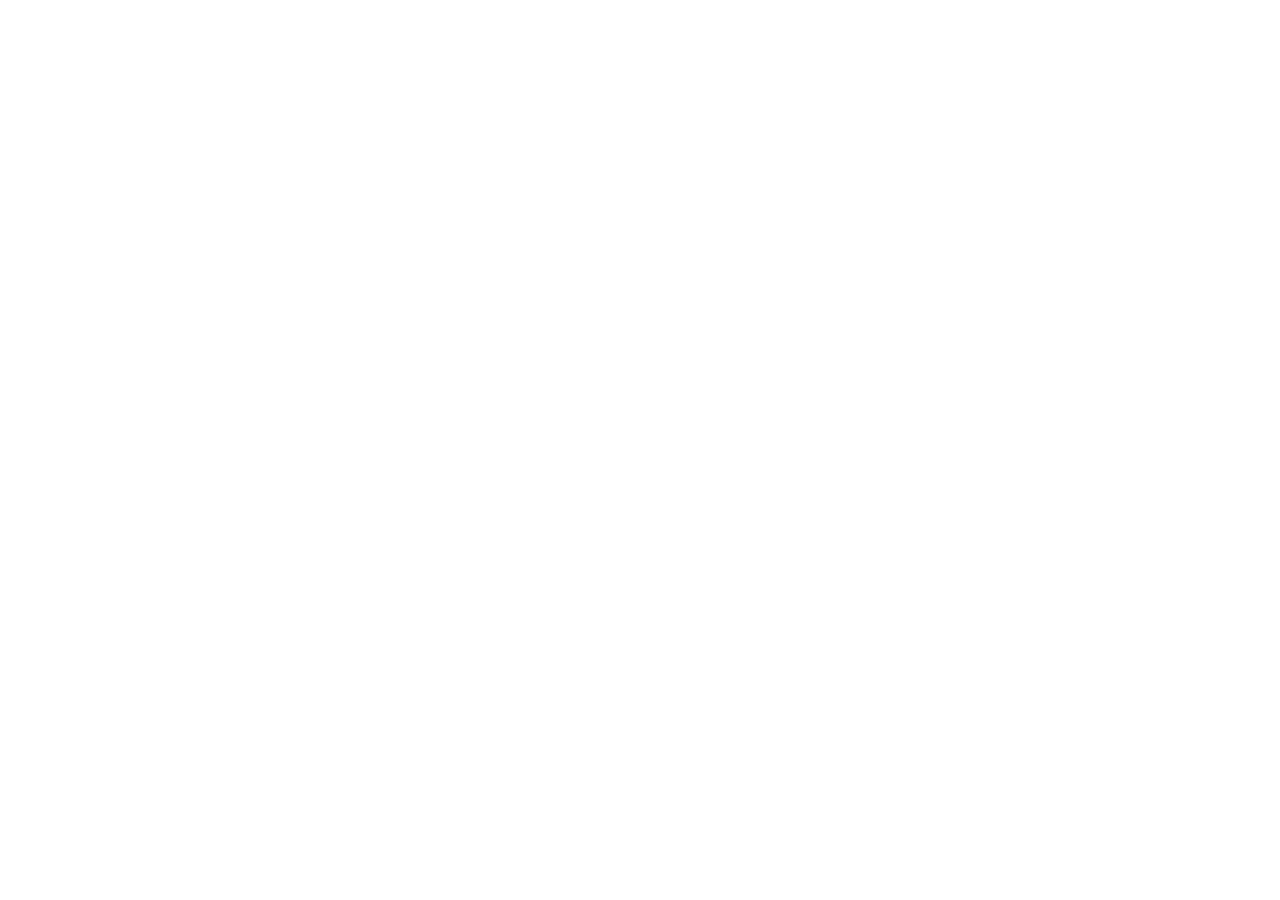
==== index.html @ 524f529d "second changes" ====
<!DOCTYPE html>
<html lang="en">

<head>
    <meta charset="UTF-8">
    <meta name="viewport" content="width=device-width, initial-scale=1.0">
    <title>My Portfolio
</head>

<body>
    <header>
        <img src="../images/Logo.png" alt="Logo" width="80">
        <nav>
            <a href="#about">About Me</a></li>
            </li><a href=" #">Resume</a></li>
            </li><a href="#">Work</a></li>
            </li><a href="#">Project</a></li>
            </li><a href="#">Get in Touch</a></li>
            </ul>
        </nav>
        </form>
        <input type="text" placeholder="Search...">
        <button type="submit">Search</button>
        </form>
        <nav>
            <hr>

    </header>

    <main>
        <section id="about">
            <h1>About Me</h1>
            <p>
                Hello, I'm Shaibya!<br>
                I'm an IT student at the Model Institute of Technology who thrives at the intersection of technical
                logic and creative execution. I enjoy combining analytical problem-solving with thoughtful design to
                create solutions that are both functional and visually appealing. Whether I'm optimizing digital
                workflows, exploring cloud technologies, or designing elegant brand identities, I approach every project
                with curiosity, precision, and a passion for clean, minimalist aesthetics. I'm always eager to learn,
                grow, and create work that makes a meaningful impact.
                <br>
            </p>
            <img src="../images/Saibya.jpeg" alt="Saibya" width="100">
            <hr>

        </section>
        <section id="skill">
            <h1>My skills</h1>
            <dl>
                <dt>Programming Languages</dt>
                <dd>C, Java, Python, C#</dd>

                <dt>Databases</dt>
                <dd>MySQL, MongoDB, Oracle Database</dd>

                <dt>Tools</dt>
                <dd>Visual Studio, Microsoft Word, Microsoft Excel, Microsoft PowerPoint</dd>

            </dl>
        </section>
        <hr>
        <section id="Project">
            <h1>My Projects</h1>
            <article>
                <h3>Friends Trivia Challenge</h3>
                <p>I made a quiz game based on the TV show
                    Friends. The game shows multiple-choice questions and keeps track of the player's score. At the end,
                    it displays the final result.
                    <br>This project helped me practice HTML, CSS, JavaScript, and basic programming logic.
                </p>
                <p><a href="https://github.com/repos" target="_blank">Click here to visit the Project</a></p>
            </article>

            <article>
                <h3>Personal Expense Tracker</h3>
                <p>I developed a Personal Expense Tracker that allows users to record their daily expenses and view the
                    total amount spent.<br>
                    The project helped me practice data handling, user input management, and basic programming logic
                    while creating a simple and user-friendly interface.</p>
                <p><a href=https://github.com/repos" target="_blank">Click herer to visit the Project</a></p>

            </article>
        </section>
        <hr>
        <section id="contact">
            <h1>Contact</h1>
            <form>
                <label>Full Name</label><br>
                <input type="text"><br>

                <label>Email</label><br>
                <input type="email"><br>

                <label>Message</label><br>
                <textarea></textarea><br>
                <button type="Sumbit">Sumbit</button>
            </form>
        </section>
    </main>

    <footer>
        <hr>
        <p> &copy; 2026 My portfolio. All rights reserved.</p>

    </footer>
    </section>
    </main>
</body>

</html>
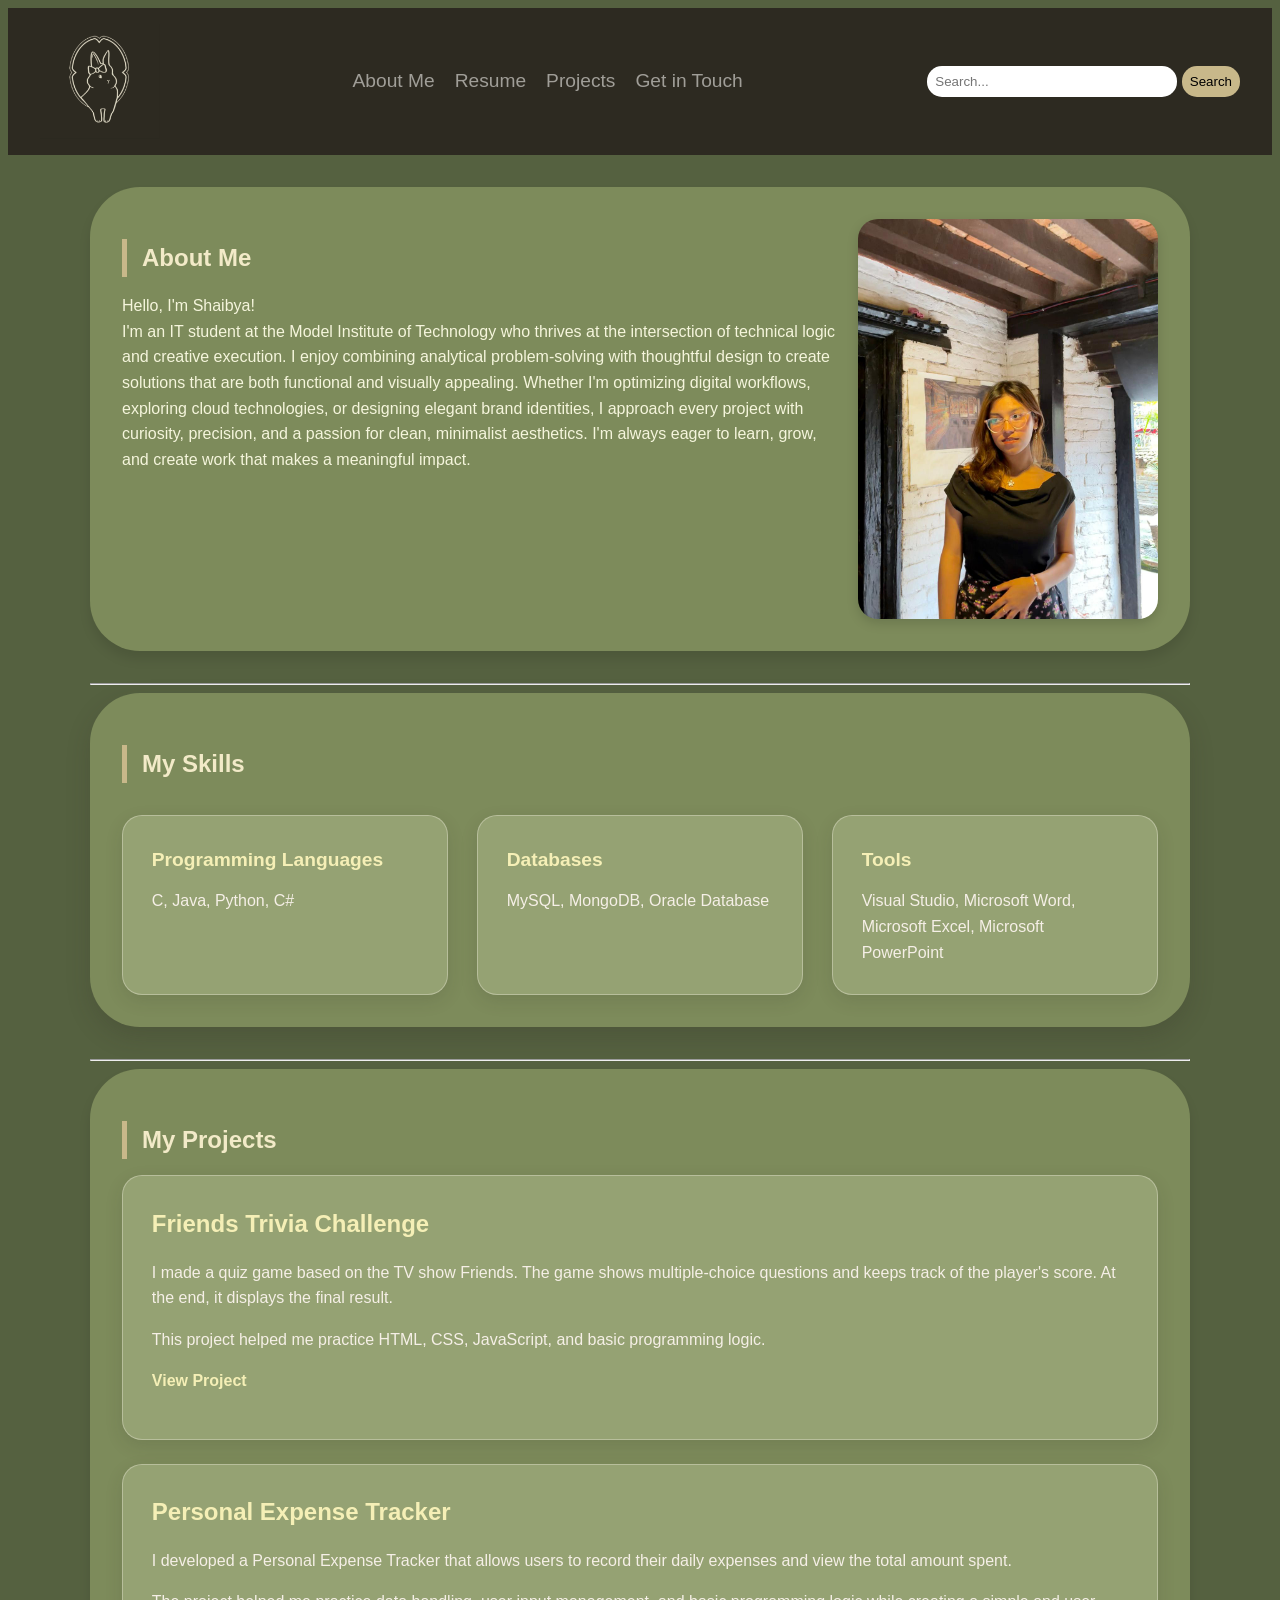
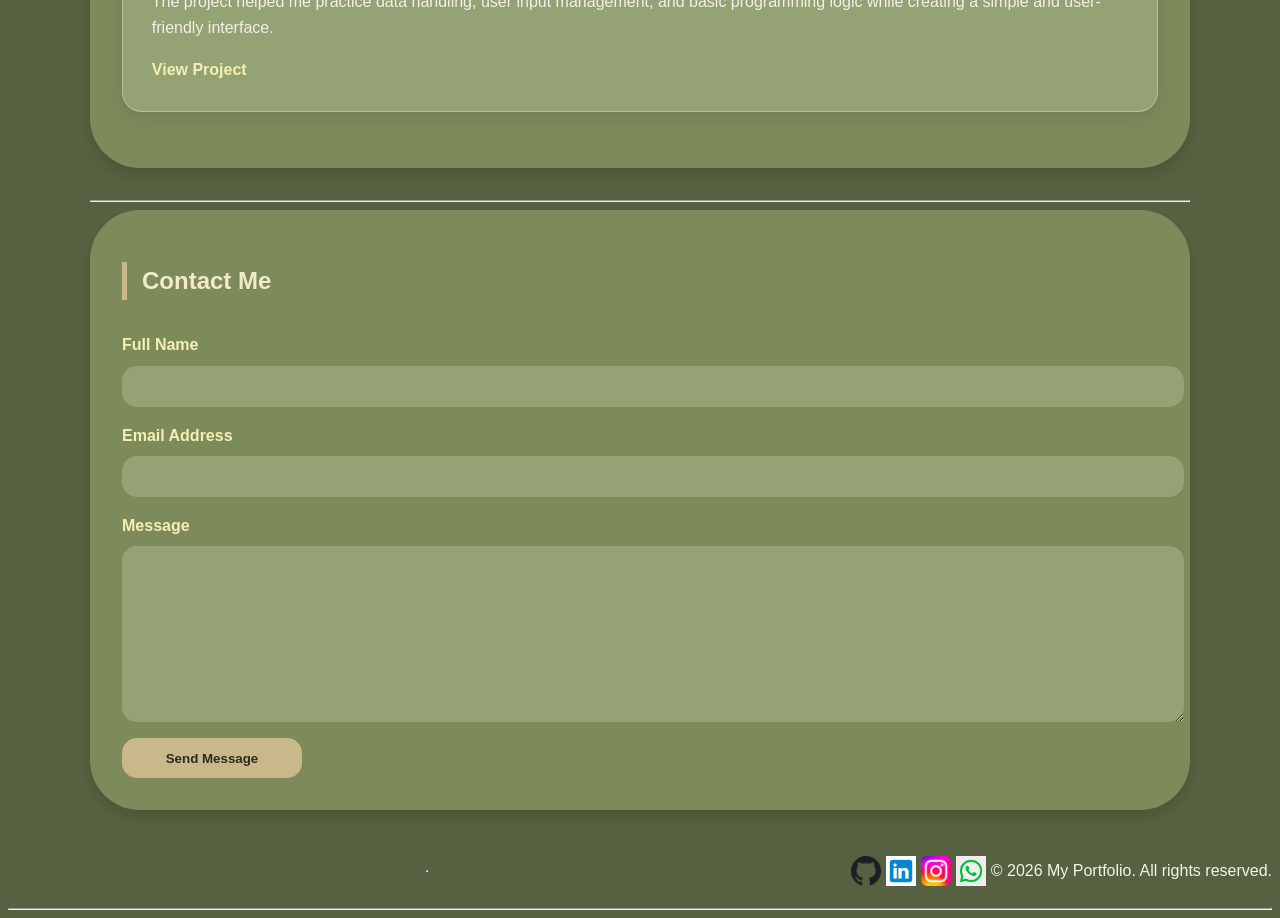
==== commit 9919b862: "Updated Portfolio" ====
--- a/index.html
+++ b/index.html
@@ -4,107 +4,188 @@
 <head>
     <meta charset="UTF-8">
     <meta name="viewport" content="width=device-width, initial-scale=1.0">
-    <title>My Portfolio
+    <link rel="stylesheet" href="css/style.css">
+    <title>My Portfolio</title>
 </head>
 
 <body>
+
     <header>
-        <img src="../images/Logo.png" alt="Logo" width="80">
+        <img src="images/Logo.png" alt="Logo" width="80">
+
         <nav>
-            <a href="#about">About Me</a></li>
-            </li><a href=" #">Resume</a></li>
-            </li><a href="#">Work</a></li>
-            </li><a href="#">Project</a></li>
-            </li><a href="#">Get in Touch</a></li>
+            <ul>
+                <li><a href="#about">About Me</a></li>
+                <li><a href="#resume">Resume</a></li>
+                <li><a href="#projects">Projects</a></li>
+                <li><a href="#contact">Get in Touch</a></li>
             </ul>
         </nav>
-        </form>
-        <input type="text" placeholder="Search...">
-        <button type="submit">Search</button>
-        </form>
-        <nav>
-            <hr>
+
+        <div class="search-bar">
+            <form action="#" method="get">
+                <input type="search" name="search" placeholder="Search...">
+                <button type="submit">Search</button>
+            </form>
+        </div>
 
     </header>
 
     <main>
+
         <section id="about">
-            <h1>About Me</h1>
-            <p>
-                Hello, I'm Shaibya!<br>
-                I'm an IT student at the Model Institute of Technology who thrives at the intersection of technical
-                logic and creative execution. I enjoy combining analytical problem-solving with thoughtful design to
-                create solutions that are both functional and visually appealing. Whether I'm optimizing digital
-                workflows, exploring cloud technologies, or designing elegant brand identities, I approach every project
-                with curiosity, precision, and a passion for clean, minimalist aesthetics. I'm always eager to learn,
-                grow, and create work that makes a meaningful impact.
-                <br>
-            </p>
-            <img src="../images/Saibya.jpeg" alt="Saibya" width="100">
+            <div class="about-container">
+                <div class="about-text">
+                    <h1>About Me</h1>
+
+                    <p>
+                        Hello, I'm Shaibya!<br>
+                        I'm an IT student at the Model Institute of Technology who thrives at the intersection of
+                        technical
+                        logic and creative execution. I enjoy combining analytical problem-solving with thoughtful
+                        design to
+                        create solutions that are both functional and visually appealing. Whether I'm optimizing digital
+                        workflows, exploring cloud technologies, or designing elegant brand identities, I approach every
+                        project
+                        with curiosity, precision, and a passion for clean, minimalist aesthetics. I'm always eager to
+                        learn,
+                        grow, and create work that makes a meaningful impact.
+                    </p>
+                </div>
+                <img src="images/Saibya.jpeg" alt="Shaibya" width="100">
+            </div>
+        </section>
+
+        <hr>
+
+        <section id="skills">
+            <div class="skill-container">
+
+                <h1>My Skills</h1>
+
+                <div class="skill-grid">
+
+
+                    <div class="skill-card">
+                        <dl>
+                            <dt>Programming Languages</dt>
+                            <dd>C, Java, Python, C#</dd>
+                        </dl>
+                    </div>
+
+                    <div class="skill-card">
+                        <dl>
+                            <dt>Databases</dt>
+                            <dd>MySQL, MongoDB, Oracle Database</dd>
+                        </dl>
+                    </div>
+
+                    <div class="skill-card">
+                        <dl>
+                            <dt>Tools</dt>
+                            <dd>Visual Studio, Microsoft Word, Microsoft Excel, Microsoft PowerPoint</dd>
+                        </dl>
+                    </div>
+
+        </section>
+
+        <hr>
+
+        <section id="projects">
+            <div class="project-container">
+
+                <h1>My Projects</h1>
+
+                <div class="project-grid">
+
+                    <article class="project-card">
+                        <h2>Friends Trivia Challenge</h2>
+
+                        <p>
+                            I made a quiz game based on the TV show Friends. The game shows multiple-choice
+                            questions and keeps track of the player's score. At the end, it displays the final result.
+                        </p>
+
+                        <p>
+                            This project helped me practice HTML, CSS, JavaScript, and basic programming logic.
+                        </p>
+
+
+                        <p>
+                            <a href="https://github.com/repos" target="_blank" rel="noopener noreferrer">
+                                View Project
+                            </a>
+                        </p>
+                    </article>
+
+                    <article class="project-card">
+                        <h2>Personal Expense Tracker</h2>
+
+                        <p>
+                            I developed a Personal Expense Tracker that allows users to record their daily expenses
+                            and view the total amount spent.
+                        </p>
+
+                        <p>
+                            The project helped me practice data handling, user input management, and basic
+                            programming logic while creating a simple and user-friendly interface.
+                        </p>
+
+                        <a href="https://github.com/repos" target="_blank">
+                            View Project
+                        </a>
+                    </article>
+
+                </div>
+
+            </div>
+        </section>
+
+        <hr>
+
+        <section id="contact">
+            <div class="contact-container">
+
+                <h1>Contact Me</h1>
+
+                <form class="contact-form">
+
+                    <label for="fullname">Full Name</label>
+                    <input type="text" id="fullname">
+
+                    <label for="email">Email Address</label>
+                    <input type="email" id="email">
+
+                    <label for="message">Message</label>
+                    <textarea id="message" rows="6"></textarea>
+
+                    <button type="submit">Send Message</button>
+
+                </form>
+
+            </div>
+        </section>
+
+    </main>
+
+
+    <!-- Footer -->
+    <footer>
+        <div class="footer-container">
+
+
             <hr>
 
-        </section>
-        <section id="skill">
-            <h1>My skills</h1>
-            <dl>
-                <dt>Programming Languages</dt>
-                <dd>C, Java, Python, C#</dd>
+            <img src="images/github.png" alt="GitHub" width="30">
+            <img src="images/linkedin.png" alt="LinkedIn" width="30">
+            <img src="images/instagram.png" alt="Instagram" width="30">
+            <img src="images/whatsapp.png" alt="WhatsApp" width="30">
+            <p>&copy; 2026 My Portfolio. All rights reserved.</p>
 
-                <dt>Databases</dt>
-                <dd>MySQL, MongoDB, Oracle Database</dd>
+        </div>
+        <hr>
+    </footer>
 
-                <dt>Tools</dt>
-                <dd>Visual Studio, Microsoft Word, Microsoft Excel, Microsoft PowerPoint</dd>
-
-            </dl>
-        </section>
-        <hr>
-        <section id="Project">
-            <h1>My Projects</h1>
-            <article>
-                <h3>Friends Trivia Challenge</h3>
-                <p>I made a quiz game based on the TV show
-                    Friends. The game shows multiple-choice questions and keeps track of the player's score. At the end,
-                    it displays the final result.
-                    <br>This project helped me practice HTML, CSS, JavaScript, and basic programming logic.
-                </p>
-                <p><a href="https://github.com/repos" target="_blank">Click here to visit the Project</a></p>
-            </article>
-
-            <article>
-                <h3>Personal Expense Tracker</h3>
-                <p>I developed a Personal Expense Tracker that allows users to record their daily expenses and view the
-                    total amount spent.<br>
-                    The project helped me practice data handling, user input management, and basic programming logic
-                    while creating a simple and user-friendly interface.</p>
-                <p><a href=https://github.com/repos" target="_blank">Click herer to visit the Project</a></p>
-
-            </article>
-        </section>
-        <hr>
-        <section id="contact">
-            <h1>Contact</h1>
-            <form>
-                <label>Full Name</label><br>
-                <input type="text"><br>
-
-                <label>Email</label><br>
-                <input type="email"><br>
-
-                <label>Message</label><br>
-                <textarea></textarea><br>
-                <button type="Sumbit">Sumbit</button>
-            </form>
-        </section>
-    </main>
-
-    <footer>
-        <hr>
-        <p> &copy; 2026 My portfolio. All rights reserved.</p>
-
-    </footer>
-    </section>
-    </main>
 </body>
 
 </html>
--- a/css/style.css
+++ b/css/style.css
@@ -0,0 +1,298 @@
+body {
+    background-color: #556140;
+    font-family: "Segoe UI", playfair display, sans-serif;
+    color: beige;
+    line-height: 1.6;
+}
+
+header {
+    display: flex;
+    background-color: #2D2A21;
+    font-family: "Segoe UI", playfair display, sans-serif;
+    color: #ABA8A2;
+    justify-content: space-between;
+    align-items: center;
+    padding: 1rem 2rem
+}
+
+nav ul {
+    list-style: none;
+    display: flex;
+    gap: 20px;
+}
+
+nav a {
+    color: #A09E98;
+    text-decoration: none;
+    font-size: larger;
+}
+
+nav a:hover {
+    color: #C8B88A;
+}
+
+.search-bar {
+    margin-left: 2rem;
+}
+
+header img {
+    width: 10%;
+}
+
+header input,
+header button {
+    padding: 0.5rem;
+    border-radius: 15px;
+    border: none;
+}
+
+header button {
+    background: #C8B88A;
+}
+
+header input {
+    width: 250px;
+
+}
+
+main {
+    max-width: 1100px;
+    margin: 2rem auto;
+    padding: 0 1rem;
+}
+
+.about-container,
+.skill-container,
+.project-container,
+.contact-container {
+    background: #7D8B5B;
+    padding: 2rem;
+    border-radius: 50px;
+    margin-bottom: 2rem;
+    box-shadow: 0 8px 12px rgba(0, 0, 0, 0.1);
+
+}
+
+h1,
+h2 {
+    font-family: "segeo UI", playfair display, sans-serif;
+    background: #2D2A21;
+    margin-bottom: 1rem;
+}
+
+h1 {
+    color: #F2EAC8;
+    border-left: 5px solid #C8B88A;
+    padding-left: 15px;
+    background: none;
+}
+
+
+
+h2 {
+    font-size: 1.5rem;
+    margin-top: 1.5rem;
+}
+
+/* about container*/
+.about-container {
+    display: flex;
+    justify-content: space-between;
+    align-items: flex-start;
+    gap: 1rem;
+}
+
+.about-container img {
+    width: 250px;
+    height: auto;
+    border-radius: 100px;
+    box-shadow: 0 12px 30px rgba(0, 0, 0, .3);
+    flex: 0 0 300px;
+    border-radius: 20px;
+    box-shadow: 0 4px 12px rgba(0, 0, 0, 0.15);
+
+}
+
+.skill-container {
+    background: #7D8B5B;
+    padding: 2rem;
+    border-radius: 50px;
+    box-shadow: 0 10px 25px rgba(43, 39, 33, .18);
+}
+
+.skill-grid {
+    display: grid;
+    grid-template-columns: repeat(3, 1fr);
+    gap: 1.8rem;
+    margin-top: 2rem;
+}
+
+.skill-card {
+    background: #95A273;
+    /* Lighter pastel olive */
+    color: #F5EFE6;
+    padding: 1.8rem;
+    border-radius: 20px;
+    border: 1px solid rgba(245, 239, 230, .35);
+    box-shadow: 0 6px 18px rgba(43, 39, 33, .12);
+    transition: all .3s ease;
+}
+
+.skill-card dl {
+    margin: 0;
+}
+
+.skill-card dt {
+    color: #F5EFB6;
+    font-size: 1.2rem;
+    font-weight: 600;
+    margin-bottom: .8rem;
+}
+
+.skill-card dd {
+    margin: 0;
+    color: #F5EFE6;
+    /* Use cream instead of dark text */
+    line-height: 1.6;
+}
+
+.skill-card:hover {
+    transform: translateY(-6px);
+    background: #A2AF82;
+    border-color: #F5EFB6;
+    box-shadow: 0 12px 28px rgba(43, 39, 33, .18);
+}
+
+.project-container article {
+    background: #95A273;
+    padding: 1.8rem;
+    border-radius: 20px;
+    border: 1px solid rgba(245, 239, 230, .35);
+    box-shadow: 0 6px 18px rgba(43, 39, 33, .12);
+    margin-bottom: 1.5rem;
+    transition: .3s;
+}
+
+.project-container article:hover {
+    transform: translateY(-5px);
+    background: #A2AF82;
+}
+
+.project-container h2 {
+    background: none;
+    color: #F5EFB6;
+    margin-top: 0;
+}
+
+.project-container p {
+    color: #F5EFE6;
+}
+
+.project-container a {
+    color: #F5EFB6;
+    text-decoration: none;
+    font-weight: 600;
+}
+
+.project-container a:hover {
+    text-decoration: underline;
+}
+
+.contact-container form {
+    display: flex;
+    flex-direction: column;
+}
+
+.contact-container label {
+    color: #F5EFB6;
+    font-weight: 600;
+    margin-top: 1rem;
+}
+
+.contact-container input,
+.contact-container textarea {
+    width: 100%;
+    padding: .8rem;
+    margin-top: .5rem;
+    border: none;
+    border-radius: 15px;
+    background: #95A273;
+    color: #F5EFE6;
+}
+
+.contact-container textarea {
+    min-height: 150px;
+}
+
+.contact-container button {
+    width: 180px;
+    margin-top: 1rem;
+    padding: .8rem;
+    border: none;
+    border-radius: 15px;
+    background: #C8B88A;
+    color: #2D2A21;
+    font-weight: 600;
+    cursor: pointer;
+}
+
+.contact-container button:hover {
+    background: #D8C89A;
+}
+
+.footer-container {
+    display: flex;
+    justify-content: left;
+    align-items: center;
+    gap: 5px;
+
+}
+
+@media (max-width: 768px) {
+
+    header {
+        flex-direction: column;
+        align-items: center;
+        gap: 1rem;
+    }
+
+    nav ul {
+        flex-direction: column;
+        gap: 1rem;
+    }
+
+    .about-container {
+        flex-direction: column;
+        align-items: center;
+        text-align: center;
+    }
+
+    .about-container img {
+        width: 100%;
+        max-width: 250px;
+    }
+
+    .skill-grid,
+    .project-grid {
+        grid-template-columns: 1fr;
+    }
+}
+
+@media (min-width: 769px) and (max-width: 1024px) {
+
+    header {
+        flex-direction: column;
+        align-items: center;
+        gap: 1rem;
+    }
+
+    .about-container {
+        flex-direction: column;
+        align-items: center;
+        text-align: center;
+    }
+
+    .skill-grid {
+        grid-template-columns: repeat(2, 1fr);
+    }
+}
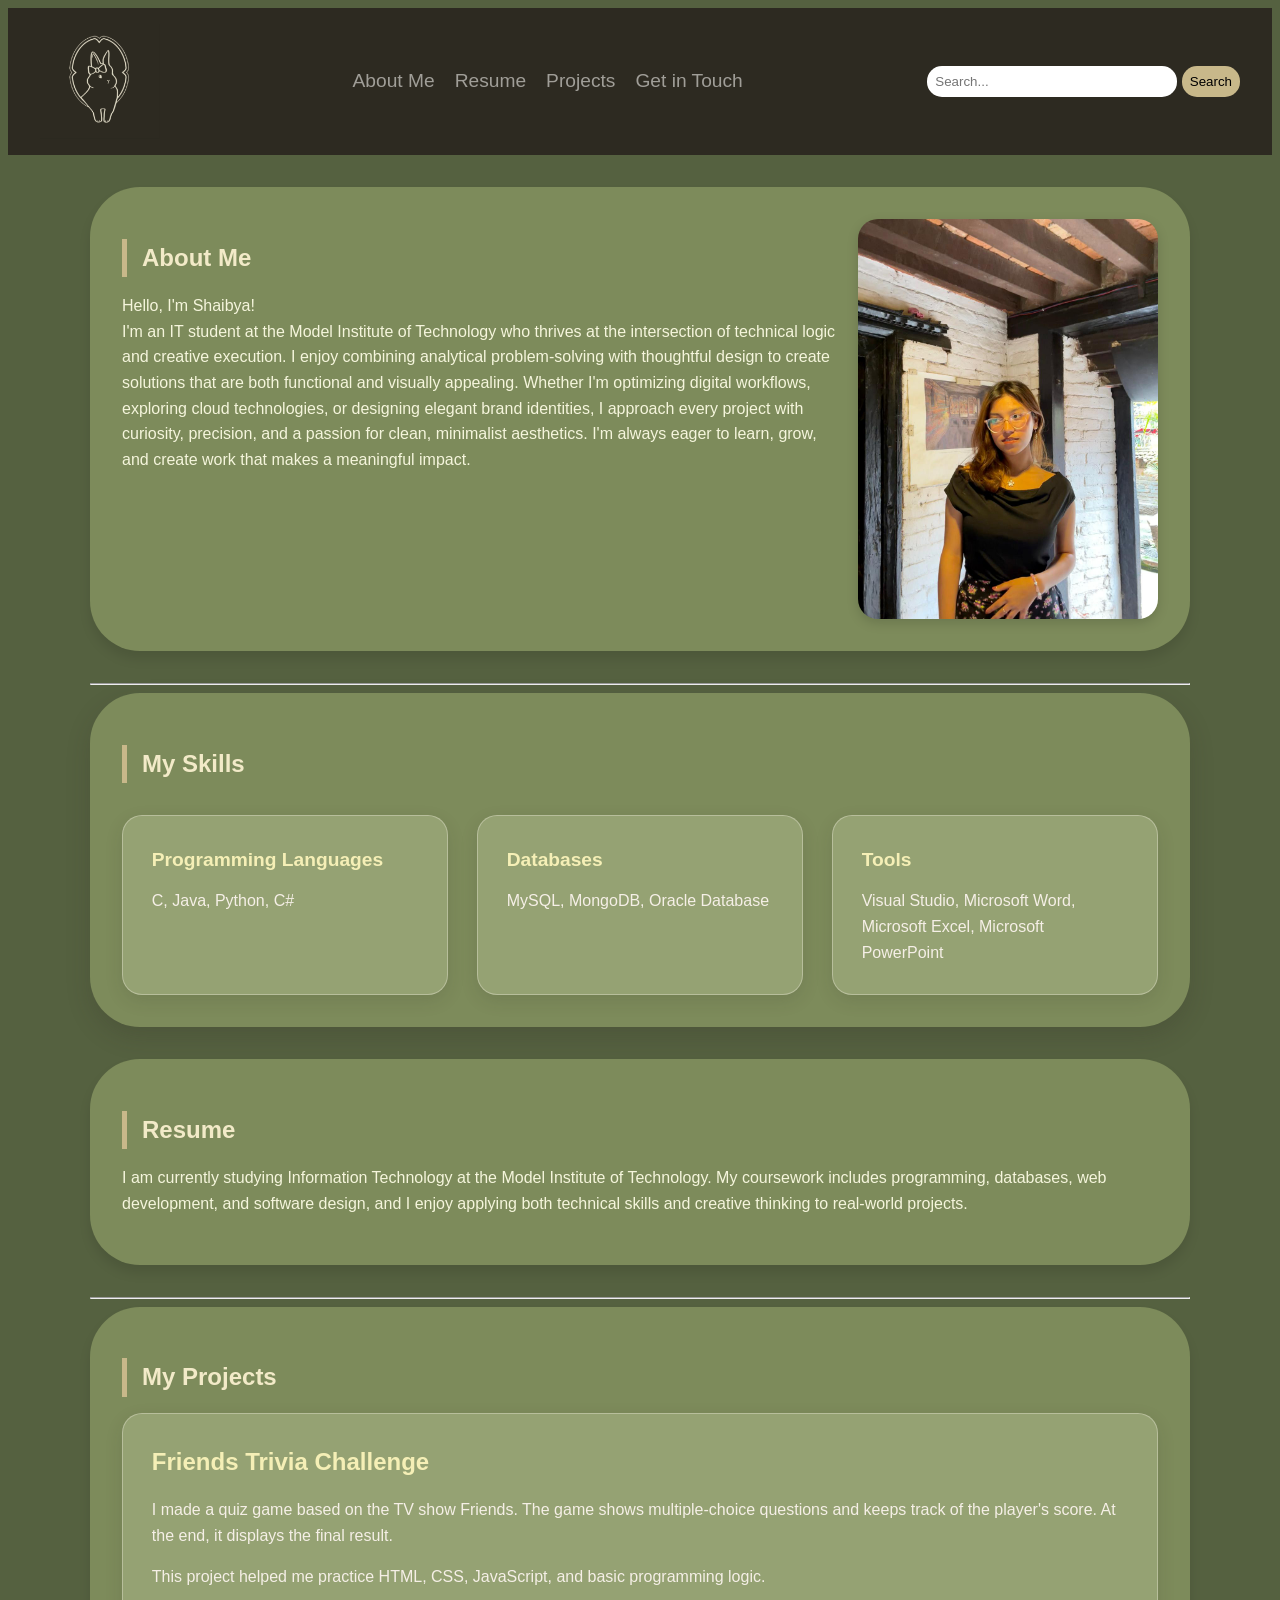
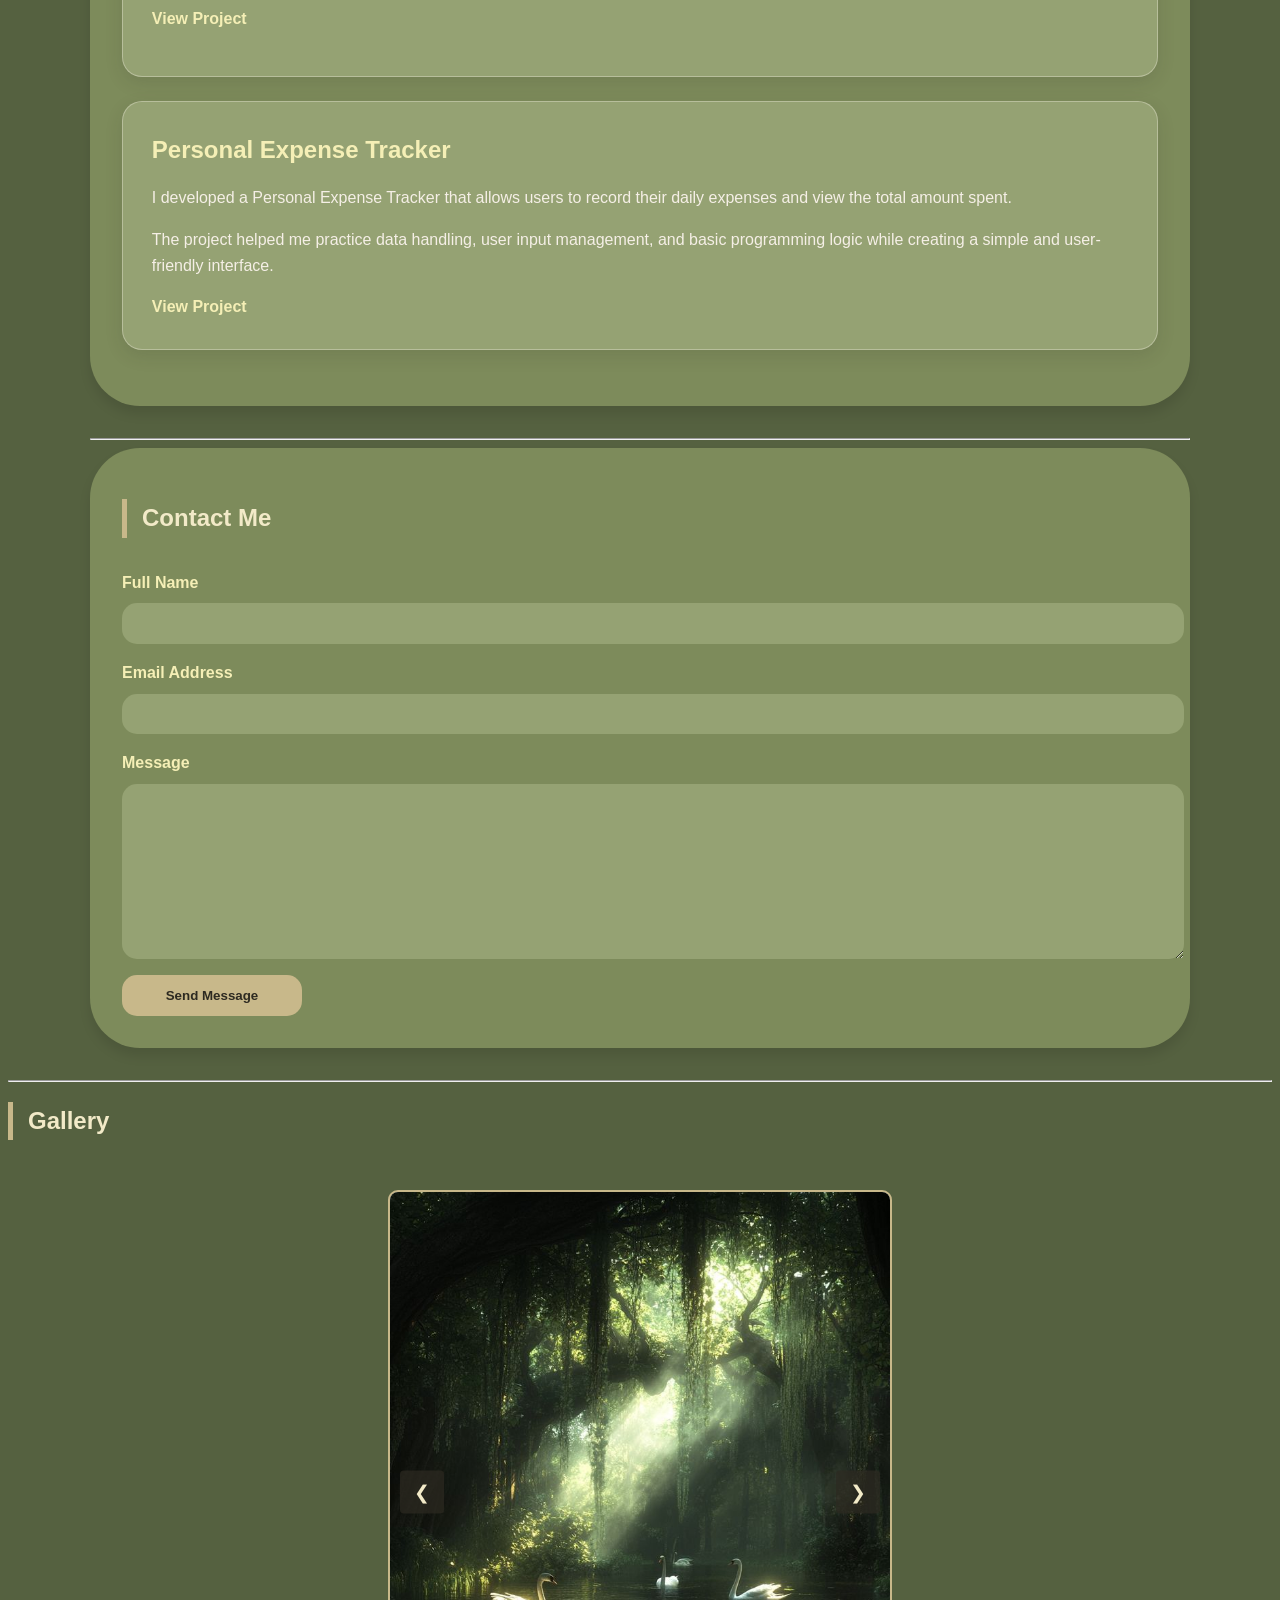
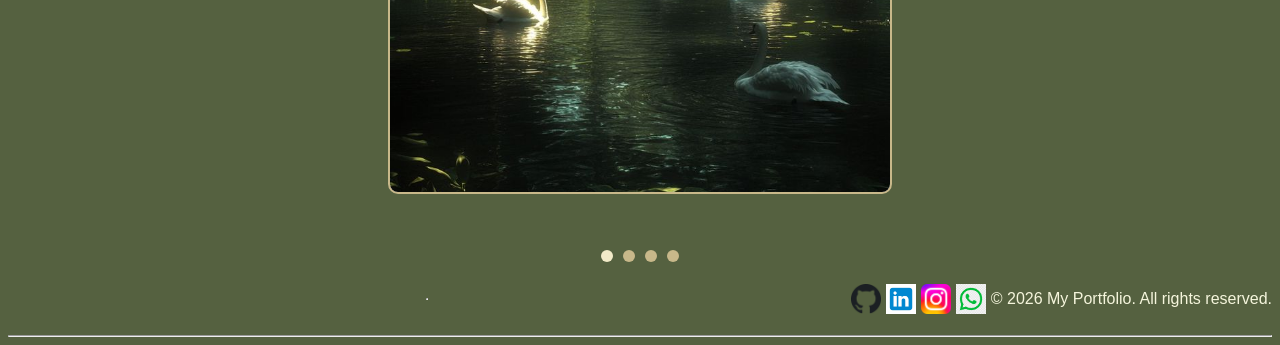
==== commit d57eabb2: "Added image slider to portfolio" ====
--- a/index.html
+++ b/index.html
@@ -4,6 +4,9 @@
 <head>
     <meta charset="UTF-8">
     <meta name="viewport" content="width=device-width, initial-scale=1.0">
+
+    <!-- External CSS file -->
+
     <link rel="stylesheet" href="css/style.css">
     <title>My Portfolio</title>
 </head>
@@ -11,8 +14,10 @@
 <body>
 
     <header>
+        <!-- Website logo -->
         <img src="images/Logo.png" alt="Logo" width="80">
 
+        <!-- Navigation menu -->
         <nav>
             <ul>
                 <li><a href="#about">About Me</a></li>
@@ -22,6 +27,8 @@
             </ul>
         </nav>
 
+        <!-- Search bar -->
+
         <div class="search-bar">
             <form action="#" method="get">
                 <input type="search" name="search" placeholder="Search...">
@@ -32,6 +39,8 @@
     </header>
 
     <main>
+
+        <!-- About section -->
 
         <section id="about">
             <div class="about-container">
@@ -52,11 +61,13 @@
                         grow, and create work that makes a meaningful impact.
                     </p>
                 </div>
+                <!-- Profile image -->
                 <img src="images/Saibya.jpeg" alt="Shaibya" width="100">
             </div>
         </section>
 
         <hr>
+        <!-- Skills section -->
 
         <section id="skills">
             <div class="skill-container">
@@ -65,6 +76,7 @@
 
                 <div class="skill-grid">
 
+                    <!-- Skill card -->
 
                     <div class="skill-card">
                         <dl>
@@ -87,9 +99,25 @@
                         </dl>
                     </div>
 
-        </section>
-
-        <hr>
+                </div>
+            </div>
+        </section>
+
+        <section id="resume">
+            <div class="about-container">
+                <div class="about-text">
+                    <h1>Resume</h1>
+                    <p>
+                        I am currently studying Information Technology at the Model Institute of Technology. My
+                        coursework includes programming, databases, web development, and software design, and I enjoy
+                        applying both technical skills and creative thinking to real-world projects.
+                    </p>
+                </div>
+            </div>
+        </section>
+
+        <hr>
+        <!-- Projects section -->
 
         <section id="projects">
             <div class="project-container">
@@ -142,6 +170,7 @@
         </section>
 
         <hr>
+        <!-- Contact section -->
 
         <section id="contact">
             <div class="contact-container">
@@ -168,24 +197,61 @@
 
     </main>
 
+    <hr>
+
+    <section id="gallery">
+
+        <h1>Gallery</h1>
+
+        <div class="slider">
+            <div class="slider-track">
+
+                <div class="slide">
+                    <img src="images/image1.jpg" alt="Slide 1">
+                </div>
+
+                <div class="slide">
+                    <img src="images/image2.jpg" alt="Slide 2">
+                </div>
+
+                <div class="slide">
+                    <img src="images/image3.jpg" alt="Slide 3">
+                </div>
+
+                <div class="slide">
+                    <img src="images/image4.jpg" alt="Slide 4">
+                </div>
+
+            </div>
+
+            <button class="slider-btn prev">&#10094;</button>
+            <button class="slider-btn next">&#10095;</button>
+
+        </div>
+
+        <div class="slider-dots"></div>
+
+    </section>
 
     <!-- Footer -->
     <footer>
         <div class="footer-container">
 
-
             <hr>
-
+            <!-- Social media icons -->
             <img src="images/github.png" alt="GitHub" width="30">
             <img src="images/linkedin.png" alt="LinkedIn" width="30">
             <img src="images/instagram.png" alt="Instagram" width="30">
             <img src="images/whatsapp.png" alt="WhatsApp" width="30">
+
             <p>&copy; 2026 My Portfolio. All rights reserved.</p>
 
         </div>
         <hr>
     </footer>
 
+    <script src="js/slider.js"></script>
+
 </body>
 
 </html>
--- a/css/style.css
+++ b/css/style.css
@@ -4,6 +4,8 @@
     color: beige;
     line-height: 1.6;
 }
+
+/* Header layout */
 
 header {
     display: flex;
@@ -15,6 +17,8 @@
     padding: 1rem 2rem
 }
 
+/* Navigation menu */
+
 nav ul {
     list-style: none;
     display: flex;
@@ -30,6 +34,8 @@
 nav a:hover {
     color: #C8B88A;
 }
+
+/* Search bar */
 
 .search-bar {
     margin-left: 2rem;
@@ -60,6 +66,8 @@
     margin: 2rem auto;
     padding: 0 1rem;
 }
+
+/* Section containers */
 
 .about-container,
 .skill-container,
@@ -73,6 +81,7 @@
 
 }
 
+/* Headings */
 h1,
 h2 {
     font-family: "segeo UI", playfair display, sans-serif;
@@ -94,7 +103,7 @@
     margin-top: 1.5rem;
 }
 
-/* about container*/
+/* About section */
 .about-container {
     display: flex;
     justify-content: space-between;
@@ -112,6 +121,8 @@
     box-shadow: 0 4px 12px rgba(0, 0, 0, 0.15);
 
 }
+
+/* Skills section */
 
 .skill-container {
     background: #7D8B5B;
@@ -163,6 +174,8 @@
     box-shadow: 0 12px 28px rgba(43, 39, 33, .18);
 }
 
+/* Projects section */
+
 .project-container article {
     background: #95A273;
     padding: 1.8rem;
@@ -198,6 +211,7 @@
     text-decoration: underline;
 }
 
+/* Contact form */
 .contact-container form {
     display: flex;
     flex-direction: column;
@@ -240,6 +254,7 @@
     background: #D8C89A;
 }
 
+/* Footer */
 .footer-container {
     display: flex;
     justify-content: left;
@@ -247,6 +262,84 @@
     gap: 5px;
 
 }
+
+.slider {
+    position: relative;
+    margin: 50px auto;
+    width: 50%;
+    max-width: 500px;
+    overflow: hidden;
+    background-color: white;
+    border: 2px solid #C8B88A;
+    border-radius: 10px;
+}
+
+.slider-track {
+    display: flex;
+    transition: transform 0.5s ease;
+}
+
+.slide {
+    min-width: 100%;
+}
+
+.slide img {
+    width: 100%;
+    height: 600px;
+    object-fit: cover;
+    display: block;
+}
+
+.slider-btn {
+    position: absolute;
+    top: 50%;
+    transform: translateY(-50%);
+    background-color: rgba(45, 42, 33, 0.7);
+    color: #F2EAC8;
+    border: none;
+    padding: 10px 14px;
+    cursor: pointer;
+    font-size: 1.2rem;
+    border-radius: 4px;
+    z-index: 10;
+    transition: background-color 0.2s ease, color 0.2s ease;
+}
+
+.slider-btn:hover {
+    background-color: #C8B88A;
+    color: #2D2A21;
+}
+
+.slider-btn.prev {
+    left: 10px;
+}
+
+.slider-btn.next {
+    right: 10px;
+}
+
+.slider-dots {
+    text-align: center;
+    margin-top: 15px;
+}
+
+.dot {
+    width: 12px;
+    height: 12px;
+    background: #C8B88A;
+    border-radius: 50%;
+    display: inline-block;
+    margin: 0 5px;
+    cursor: pointer;
+}
+
+.dot.active {
+    background: #F2EAC8;
+}
+
+
+
+/* Mobile layout */
 
 @media (max-width: 768px) {
 
@@ -276,23 +369,4 @@
     .project-grid {
         grid-template-columns: 1fr;
     }
-}
-
-@media (min-width: 769px) and (max-width: 1024px) {
-
-    header {
-        flex-direction: column;
-        align-items: center;
-        gap: 1rem;
-    }
-
-    .about-container {
-        flex-direction: column;
-        align-items: center;
-        text-align: center;
-    }
-
-    .skill-grid {
-        grid-template-columns: repeat(2, 1fr);
-    }
 }
